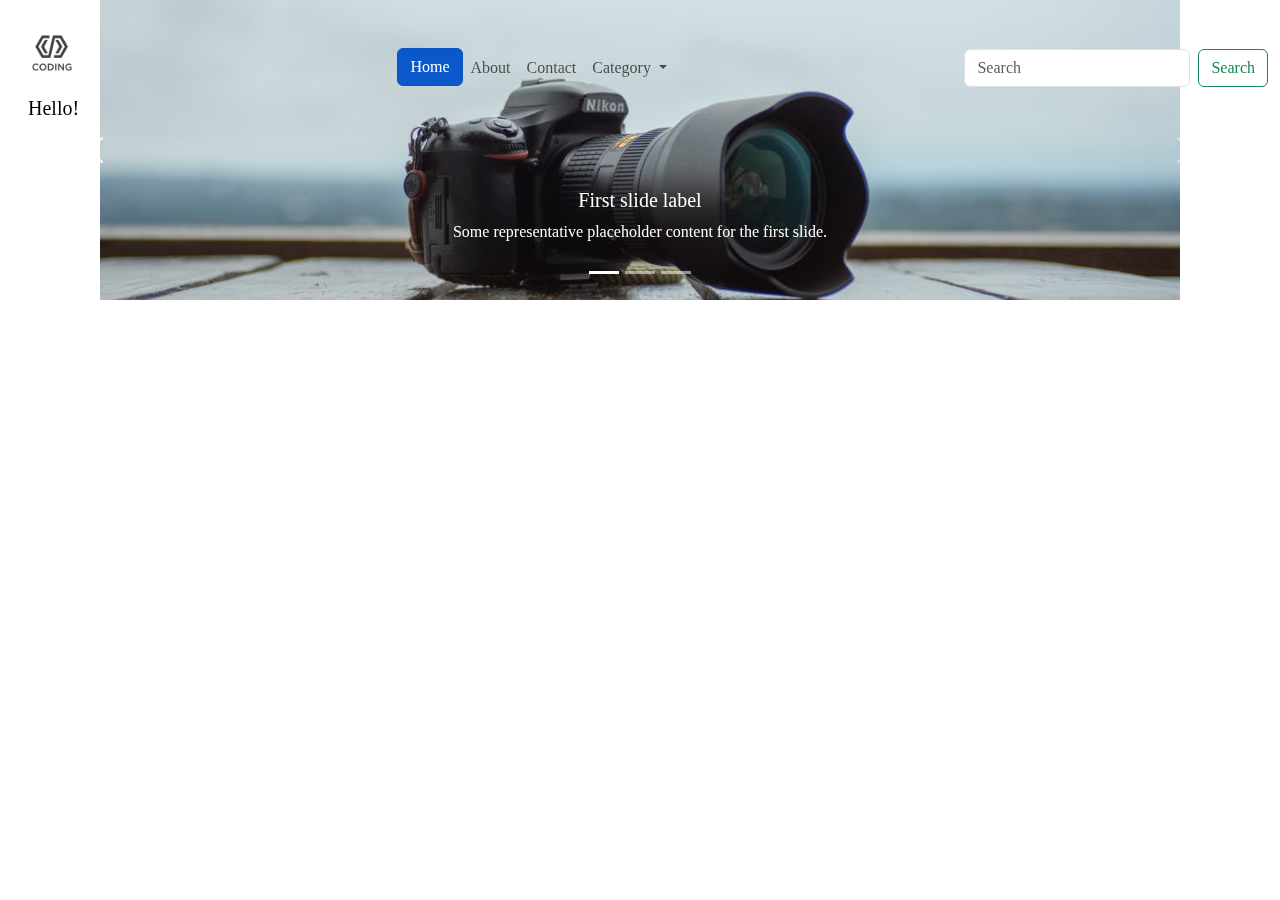
==== index.html @ b5332429 "first commit" ====
<!DOCTYPE html>
<html lang="en">
<head>
    <meta charset="UTF-8">
    <meta name="viewport" content="width=device-width, initial-scale=1.0">
    <title>Document</title>
    <link rel="stylesheet" href="css/bootstrap.min.css">
    <link rel="stylesheet" href="css/style..css">
</head>
<body>
    <header class="position-relative w-100">
                <!-- nis carousel -->
                <div id="carouselExampleCaptions" class="carousel slide">
                    <div class="carousel-indicators">
                      <button type="button" data-bs-target="#carouselExampleCaptions" data-bs-slide-to="0" class="active" aria-current="true" aria-label="Slide 1"></button>
                      <button type="button" data-bs-target="#carouselExampleCaptions" data-bs-slide-to="1" aria-label="Slide 2"></button>
                      <button type="button" data-bs-target="#carouselExampleCaptions" data-bs-slide-to="2" aria-label="Slide 3"></button>
                    </div>
                    <div class="carousel-inner w-100">
                      <div class="carousel-item active">
                        <img src="image/digital_camera_photo-1080x675.jpg" class="d-block w-100" alt="...">
                        <div class="carousel-caption d-none d-md-block">
                          <h5>First slide label</h5>
                          <p>Some representative placeholder content for the first slide.</p>
                        </div>
                      </div>
                      <div class="carousel-item">
                        <img src="image/lake.jpg" class="d-block w-100" alt="...">
                        <div class="carousel-caption d-none d-md-block">
                          <h5>Second slide label</h5>
                          <p>Some representative placeholder content for the second slide.</p>
                        </div>
                      </div>
                      <div class="carousel-item">
                        <img src="image/MainAfter.jpg" class="d-block w-100" alt="...">
                        <div class="carousel-caption d-none d-md-block">
                          <h5>Third slide label</h5>
                          <p>Some representative placeholder content for the third slide.</p>
                        </div>
                      </div>
                    </div>
                    <button class="carousel-control-prev" type="button" data-bs-target="#carouselExampleCaptions" data-bs-slide="prev">
                      <span class="carousel-control-prev-icon" aria-hidden="true"></span>
                      <span class="visually-hidden">Previous</span>
                    </button>
                    <button class="carousel-control-next" type="button" data-bs-target="#carouselExampleCaptions" data-bs-slide="next">
                      <span class="carousel-control-next-icon" aria-hidden="true"></span>
                      <span class="visually-hidden">Next</span>
                    </button>
                  </div>
                 <!-- fund carousel -->
    <!-- nis navbar -->
    <nav class="navbar navbar-expand-lg  position-absolute  top-0 w-100">
        <div class="container-fluid">
          <a class="navbar-brand" href="index.html"><img src="image/logoo-removebg-preview.png" alt=""><br><span class="ps-3">Hello!</span></a>
          <button class="navbar-toggler" type="button" data-bs-toggle="collapse" data-bs-target="#navbarSupportedContent" aria-controls="navbarSupportedContent" aria-expanded="false" aria-label="Toggle navigation">
            <span class="navbar-toggler-icon"></span>
          </button>
          <div class="collapse navbar-collapse" id="navbarSupportedContent">
            <ul class="navbar-nav mx-auto mb-2 mb-lg-0">
              <li class="nav-item                       ">
                <a class=" active btn btn-primary" aria-current="page" href="index.html" >Home</a>
              </li>
              <li class="nav-item">
                <a class="nav-link" href="about.html">About</a>
              </li>
              <li class="nav-item">
                <a class="nav-link" href="contact.html">Contact</a>
              </li>
              <li class="nav-item dropdown">
                <a class="nav-link dropdown-toggle" href="#" role="button" data-bs-toggle="dropdown" aria-expanded="false">
                  Category
                </a>
                <ul class="dropdown-menu">
                  <li><a class="dropdown-item" href="#">Action</a></li>
                  <li><a class="dropdown-item" href="#">Another action</a></li>
                  <li><hr class="dropdown-divider"></li>
                  <li><a class="dropdown-item" href="#">Something else here</a></li>
                </ul>
              </li>
            </ul>
            <form class="d-flex" role="search">
              <input class="form-control me-2" type="search" placeholder="Search" aria-label="Search">
              <button class="btn btn-outline-success" type="submit">Search</button>
            </form>
          </div>
        </div>
      </nav>
     <!-- fund navbar -->
     

        </header>
      
    <script src="js/bootstrap.bundle.min.js"></script>
    <script src="js/index.js"></script>
</body>
</html>
---- css/style..css ----
*{
    margin: 0;
    padding: 0;
    box-sizing: border-box;
    /* border: 1px solid red; */
}
body{
    line-height: 1.5;
    font-size: 1em;
    font-family: Georgia, 'Times New Roman', Times, serif;
}

.navbar-brand img{
    width: 80px;
    height: 80px;
}
.carousel-inner,.carousel-inner img{
    height: 300px;
    object-fit: none;
    width: 100%;
}
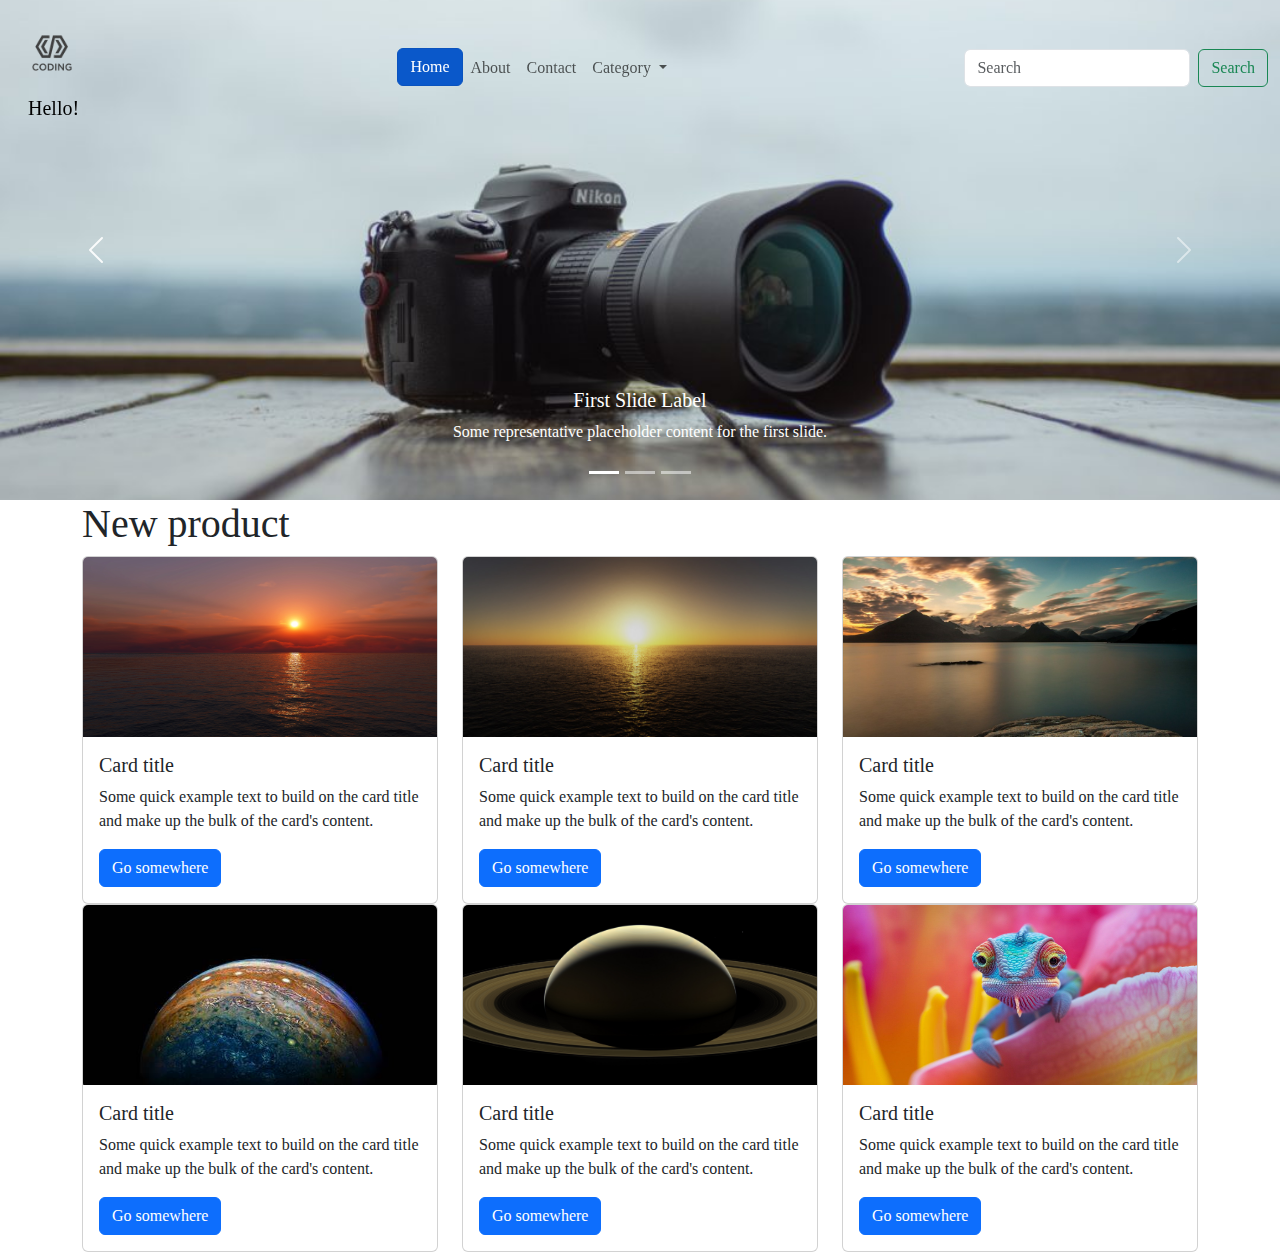
==== commit b881fae2: "last update" ====
--- a/index.html
+++ b/index.html
@@ -1,97 +1,194 @@
 <!DOCTYPE html>
 <html lang="en">
+
 <head>
-    <meta charset="UTF-8">
-    <meta name="viewport" content="width=device-width, initial-scale=1.0">
-    <title>Document</title>
-    <link rel="stylesheet" href="css/bootstrap.min.css">
-    <link rel="stylesheet" href="css/style..css">
+  <meta charset="UTF-8">
+  <meta name="viewport" content="width=device-width, initial-scale=1.0">
+  <title>Document</title>
+  <link rel="stylesheet" href="css/bootstrap.min.css">
+  <link rel="stylesheet" href="css/style..css">
 </head>
+
 <body>
-    <header class="position-relative w-100">
-                <!-- nis carousel -->
-                <div id="carouselExampleCaptions" class="carousel slide">
-                    <div class="carousel-indicators">
-                      <button type="button" data-bs-target="#carouselExampleCaptions" data-bs-slide-to="0" class="active" aria-current="true" aria-label="Slide 1"></button>
-                      <button type="button" data-bs-target="#carouselExampleCaptions" data-bs-slide-to="1" aria-label="Slide 2"></button>
-                      <button type="button" data-bs-target="#carouselExampleCaptions" data-bs-slide-to="2" aria-label="Slide 3"></button>
-                    </div>
-                    <div class="carousel-inner w-100">
-                      <div class="carousel-item active">
-                        <img src="image/digital_camera_photo-1080x675.jpg" class="d-block w-100" alt="...">
-                        <div class="carousel-caption d-none d-md-block">
-                          <h5>First slide label</h5>
-                          <p>Some representative placeholder content for the first slide.</p>
-                        </div>
-                      </div>
-                      <div class="carousel-item">
-                        <img src="image/lake.jpg" class="d-block w-100" alt="...">
-                        <div class="carousel-caption d-none d-md-block">
-                          <h5>Second slide label</h5>
-                          <p>Some representative placeholder content for the second slide.</p>
-                        </div>
-                      </div>
-                      <div class="carousel-item">
-                        <img src="image/MainAfter.jpg" class="d-block w-100" alt="...">
-                        <div class="carousel-caption d-none d-md-block">
-                          <h5>Third slide label</h5>
-                          <p>Some representative placeholder content for the third slide.</p>
-                        </div>
-                      </div>
-                    </div>
-                    <button class="carousel-control-prev" type="button" data-bs-target="#carouselExampleCaptions" data-bs-slide="prev">
-                      <span class="carousel-control-prev-icon" aria-hidden="true"></span>
-                      <span class="visually-hidden">Previous</span>
-                    </button>
-                    <button class="carousel-control-next" type="button" data-bs-target="#carouselExampleCaptions" data-bs-slide="next">
-                      <span class="carousel-control-next-icon" aria-hidden="true"></span>
-                      <span class="visually-hidden">Next</span>
-                    </button>
-                  </div>
-                 <!-- fund carousel -->
+  <header class="position-relative w-100" >
+    <!-- nis carousel -->
+    <div id="carouselExampleCaptions" class="carousel slide" data-bs-ride="carousel">
+      <!-- Carousel Indicators -->
+      <div class="carousel-indicators">
+        <button type="button" data-bs-target="#carouselExampleCaptions" data-bs-slide-to="0" class="active"
+          aria-current="true" aria-label="Slide 1"></button>
+        <button type="button" data-bs-target="#carouselExampleCaptions" data-bs-slide-to="1"
+          aria-label="Slide 2"></button>
+        <button type="button" data-bs-target="#carouselExampleCaptions" data-bs-slide-to="2"
+          aria-label="Slide 3"></button>
+      </div>
+
+      <!-- Carousel Items -->
+      <div class="carousel-inner">
+        <!-- First Slide -->
+        <div class="carousel-item active">
+          <img src="image/digital_camera_photo-1080x675.jpg" class="d-block w-100" alt="Digital Camera" >
+          <div class="carousel-caption d-none d-md-block">
+            <h5>First Slide Label</h5>
+            <p>Some representative placeholder content for the first slide.</p>
+          </div>
+        </div>
+        <!-- Second Slide -->
+        <div class="carousel-item">
+          <img src="image/lake.jpg" class="d-block w-100" alt="Lake">
+          <div class="carousel-caption d-none d-md-block">
+            <h5>Second Slide Label</h5>
+            <p>Some representative placeholder content for the second slide.</p>
+          </div>
+        </div>
+        <!-- Third Slide -->
+        <div class="carousel-item">
+          <img src="image/MainAfter.jpg" class="d-block w-100" alt="Main After">
+          <div class="carousel-caption d-none d-md-block">
+            <h5>Third Slide Label</h5>
+            <p>Some representative placeholder content for the third slide.</p>
+          </div>
+        </div>
+      </div>
+
+      <!-- Previous Control -->
+      <button class="carousel-control-prev" type="button" data-bs-target="#carouselExampleCaptions"
+        data-bs-slide="prev">
+        <span class="carousel-control-prev-icon" aria-hidden="true"></span>
+        <span class="visually-hidden">Previous</span>
+      </button>
+      <!-- Next Control -->
+      <button class="carousel-control-next" type="button" data-bs-target="#carouselExampleCaptions"
+        data-bs-slide="next">
+        <span class="carousel-control-next-icon" aria-hidden="true"></span>
+        <span class="visually-hidden">Next</span>
+      </button>
+    </div>
+    <!-- fund carousel -->
     <!-- nis navbar -->
     <nav class="navbar navbar-expand-lg  position-absolute  top-0 w-100">
-        <div class="container-fluid">
-          <a class="navbar-brand" href="index.html"><img src="image/logoo-removebg-preview.png" alt=""><br><span class="ps-3">Hello!</span></a>
-          <button class="navbar-toggler" type="button" data-bs-toggle="collapse" data-bs-target="#navbarSupportedContent" aria-controls="navbarSupportedContent" aria-expanded="false" aria-label="Toggle navigation">
-            <span class="navbar-toggler-icon"></span>
-          </button>
-          <div class="collapse navbar-collapse" id="navbarSupportedContent">
-            <ul class="navbar-nav mx-auto mb-2 mb-lg-0">
-              <li class="nav-item                       ">
-                <a class=" active btn btn-primary" aria-current="page" href="index.html" >Home</a>
-              </li>
-              <li class="nav-item">
-                <a class="nav-link" href="about.html">About</a>
-              </li>
-              <li class="nav-item">
-                <a class="nav-link" href="contact.html">Contact</a>
-              </li>
-              <li class="nav-item dropdown">
-                <a class="nav-link dropdown-toggle" href="#" role="button" data-bs-toggle="dropdown" aria-expanded="false">
-                  Category
-                </a>
-                <ul class="dropdown-menu">
-                  <li><a class="dropdown-item" href="#">Action</a></li>
-                  <li><a class="dropdown-item" href="#">Another action</a></li>
-                  <li><hr class="dropdown-divider"></li>
-                  <li><a class="dropdown-item" href="#">Something else here</a></li>
-                </ul>
-              </li>
-            </ul>
-            <form class="d-flex" role="search">
-              <input class="form-control me-2" type="search" placeholder="Search" aria-label="Search">
-              <button class="btn btn-outline-success" type="submit">Search</button>
-            </form>
+      <div class="container-fluid">
+        <a class="navbar-brand" href="index.html"><img src="image/logoo-removebg-preview.png" alt=""><br><span
+            class="ps-3">Hello!</span></a>
+        <button class="navbar-toggler" type="button" data-bs-toggle="collapse" data-bs-target="#navbarSupportedContent"
+          aria-controls="navbarSupportedContent" aria-expanded="false" aria-label="Toggle navigation">
+          <span class="navbar-toggler-icon"></span>
+        </button>
+        <div class="collapse navbar-collapse" id="navbarSupportedContent">
+          <ul class="navbar-nav mx-auto mb-2 mb-lg-0">
+            <li class="nav-item                       ">
+              <a class=" active btn btn-primary" aria-current="page" href="index.html">Home</a>
+            </li>
+            <li class="nav-item">
+              <a class="nav-link" href="about.html">About</a>
+            </li>
+            <li class="nav-item">
+              <a class="nav-link" href="contact.html">Contact</a>
+            </li>
+            <li class="nav-item dropdown">
+              <a class="nav-link dropdown-toggle" href="#" role="button" data-bs-toggle="dropdown"
+                aria-expanded="false">
+                Category
+              </a>
+              <ul class="dropdown-menu">
+                <li><a class="dropdown-item" href="#">Action</a></li>
+                <li><a class="dropdown-item" href="#">Another action</a></li>
+                <li>
+                  <hr class="dropdown-divider">
+                </li>
+                <li><a class="dropdown-item" href="#">Something else here</a></li>
+              </ul>
+            </li>
+          </ul>
+          <form class="d-flex" role="search">
+            <input class="form-control me-2" type="search" placeholder="Search" aria-label="Search">
+            <button class="btn btn-outline-success" type="submit">Search</button>
+          </form>
+        </div>
+      </div>
+    </nav>
+    <!-- fund navbar -->
+
+
+  </header>
+  <main>
+    <!-- produkte,sherbime,artikuj,evente -->
+    <section class="container">
+      <h1>New product</h1>
+      <div class="row">
+        <div class="col-12 col-md-6 col-lg-4">
+          <div class="card ">
+            <img src="image/sun.jpeg" class="card-img-top" alt="...">
+            <div class="card-body">
+              <h5 class="card-title">Card title</h5>
+              <p class="card-text">Some quick example text to build on the card title and make up the bulk of the card's
+                content.</p>
+              <a href="#" class="btn btn-primary">Go somewhere</a>
+            </div>
+          </div>
+
+        </div>
+        <div class="col-12 col-md-6 col-lg-4">
+          <div class="card">
+            <img src="image/imagesun.jpeg" class="card-img-top" alt="...">
+            <div class="card-body">
+              <h5 class="card-title">Card title</h5>
+              <p class="card-text">Some quick example text to build on the card title and make up the bulk of the card's
+                content.</p>
+              <a href="#" class="btn btn-primary">Go somewhere</a>
+            </div>
+          </div>
+
+        </div>
+        <div class="col-12 col-md-6 col-lg-4">
+          <div class="card">
+            <img src="image/lake.jpg" class="card-img-top" alt="...">
+            <div class="card-body">
+              <h5 class="card-title">Card title</h5>
+              <p class="card-text">Some quick example text to build on the card title and make up the bulk of the card's
+                content.</p>
+              <a href="#" class="btn btn-primary">Go somewhere</a>
+            </div>
           </div>
         </div>
-      </nav>
-     <!-- fund navbar -->
-     
+        <div class="col-12 col-md-6 col-lg-4">
+        <div class="card" >
+          <img src="image/yoka.jpeg" class="card-img-top" alt="...">
+          <div class="card-body">
+            <h5 class="card-title">Card title</h5>
+            <p class="card-text">Some quick example text to build on the card title and make up the bulk of the card's content.</p>
+            <a href="#" class="btn btn-primary">Go somewhere</a>
+          </div>
+        </div>
+        </div>
+        <div class="col-12 col-md-6 col-lg-4">
+          <div class="card" >
+            <img src="image/saturni.jpeg" class="card-img-top" alt="...">
+            <div class="card-body">
+              <h5 class="card-title">Card title</h5>
+              <p class="card-text">Some quick example text to build on the card title and make up the bulk of the card's content.</p>
+              <a href="#" class="btn btn-primary">Go somewhere</a>
+            </div>
+          </div>
+        
+        </div>
+        <div class="col-12 col-md-6 col-lg-4">
+          <div class="card" >
+            <img src="image/MainAfter.jpg" class="card-img-top" alt="...">
+            <div class="card-body">
+              <h5 class="card-title">Card title</h5>
+              <p class="card-text">Some quick example text to build on the card title and make up the bulk of the card's content.</p>
+              <a href="#" class="btn btn-primary">Go somewhere</a>
+            </div>
+          </div>
+        </div>
 
-        </header>
-      
-    <script src="js/bootstrap.bundle.min.js"></script>
-    <script src="js/index.js"></script>
+      </div>
+    </section>
+  </main>
+
+  <script src="js/bootstrap.bundle.min.js"></script>
+  <script src="js/index.js"></script>
 </body>
+
 </html>--- a/css/style..css
+++ b/css/style..css
@@ -15,7 +15,10 @@
     height: 80px;
 }
 .carousel-inner,.carousel-inner img{
-    height: 300px;
-    object-fit: none;
+    height: 500px;
+    object-fit: cover;
     width: 100%;
+}
+.card img{
+    height: 180px;
 }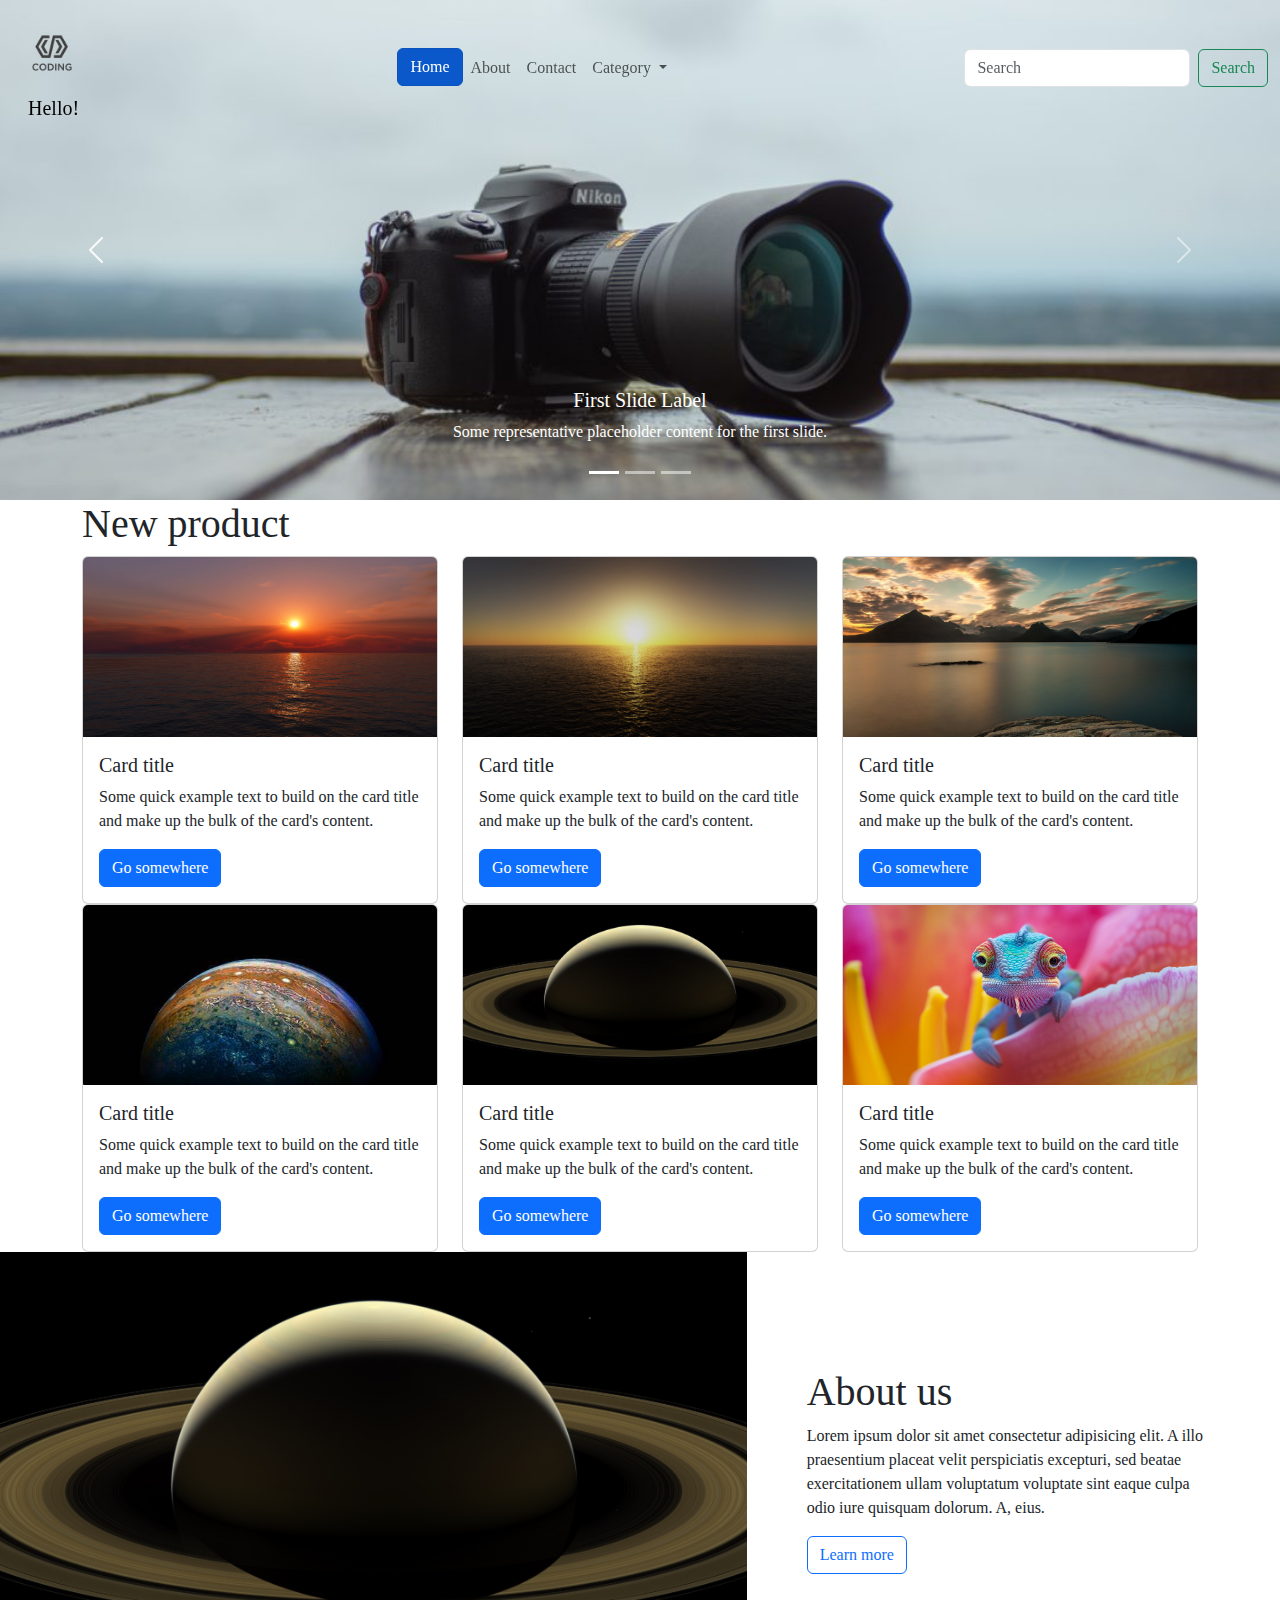
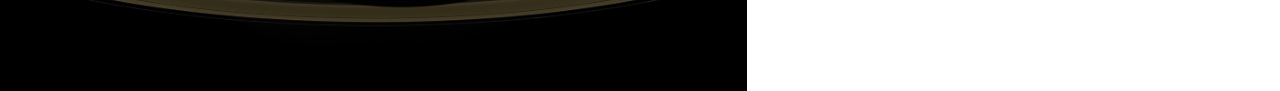
==== commit ee1f3d00: "new session" ====
--- a/index.html
+++ b/index.html
@@ -10,7 +10,7 @@
 </head>
 
 <body>
-  <header class="position-relative w-100" >
+  <header class="position-relative w-100">
     <!-- nis carousel -->
     <div id="carouselExampleCaptions" class="carousel slide" data-bs-ride="carousel">
       <!-- Carousel Indicators -->
@@ -27,7 +27,7 @@
       <div class="carousel-inner">
         <!-- First Slide -->
         <div class="carousel-item active">
-          <img src="image/digital_camera_photo-1080x675.jpg" class="d-block w-100" alt="Digital Camera" >
+          <img src="image/digital_camera_photo-1080x675.jpg" class="d-block w-100" alt="Digital Camera">
           <div class="carousel-caption d-none d-md-block">
             <h5>First Slide Label</h5>
             <p>Some representative placeholder content for the first slide.</p>
@@ -152,38 +152,60 @@
           </div>
         </div>
         <div class="col-12 col-md-6 col-lg-4">
-        <div class="card" >
-          <img src="image/yoka.jpeg" class="card-img-top" alt="...">
-          <div class="card-body">
-            <h5 class="card-title">Card title</h5>
-            <p class="card-text">Some quick example text to build on the card title and make up the bulk of the card's content.</p>
-            <a href="#" class="btn btn-primary">Go somewhere</a>
-          </div>
-        </div>
-        </div>
-        <div class="col-12 col-md-6 col-lg-4">
-          <div class="card" >
+          <div class="card">
+            <img src="image/yoka.jpeg" class="card-img-top" alt="...">
+            <div class="card-body">
+              <h5 class="card-title">Card title</h5>
+              <p class="card-text">Some quick example text to build on the card title and make up the bulk of the card's
+                content.</p>
+              <a href="#" class="btn btn-primary">Go somewhere</a>
+            </div>
+          </div>
+        </div>
+        <div class="col-12 col-md-6 col-lg-4">
+          <div class="card">
             <img src="image/saturni.jpeg" class="card-img-top" alt="...">
             <div class="card-body">
               <h5 class="card-title">Card title</h5>
-              <p class="card-text">Some quick example text to build on the card title and make up the bulk of the card's content.</p>
-              <a href="#" class="btn btn-primary">Go somewhere</a>
-            </div>
-          </div>
-        
-        </div>
-        <div class="col-12 col-md-6 col-lg-4">
-          <div class="card" >
+              <p class="card-text">Some quick example text to build on the card title and make up the bulk of the card's
+                content.</p>
+              <a href="#" class="btn btn-primary">Go somewhere</a>
+            </div>
+          </div>
+
+        </div>
+        <div class="col-12 col-md-6 col-lg-4">
+          <div class="card">
             <img src="image/MainAfter.jpg" class="card-img-top" alt="...">
             <div class="card-body">
               <h5 class="card-title">Card title</h5>
-              <p class="card-text">Some quick example text to build on the card title and make up the bulk of the card's content.</p>
-              <a href="#" class="btn btn-primary">Go somewhere</a>
-            </div>
-          </div>
-        </div>
-
-      </div>
+              <p class="card-text">Some quick example text to build on the card title and make up the bulk of the card's
+                content.</p>
+              <a href="#" class="btn btn-primary">Go somewhere</a>
+            </div>
+          </div>
+        </div>
+
+      </div>
+    </section>
+    <!-- about us -->
+    <section class="container-fluid">
+
+      <div class="row">
+        <div class="col-12 col-md-7 px-0">
+          <img src="image/saturni.jpeg" class="img-fluid" alt="...">
+        </div>
+        <div class="col-12 col-md-5 .d-flex .justify-content-center align-content-center">
+          <div class="p-5">
+            <h1>About us</h1>
+            <p>Lorem ipsum dolor sit amet consectetur adipisicing elit. A illo praesentium placeat velit perspiciatis
+              excepturi, sed beatae exercitationem ullam voluptatum voluptate sint eaque culpa odio iure quisquam
+              dolorum. A, eius.</p>
+            <a href="about.html" class="btn btn-outline-primary">Learn more</a>
+          </div>
+        </div>
+      </div>
+
     </section>
   </main>
 
--- a/css/style..css
+++ b/css/style..css
@@ -21,4 +21,4 @@
 }
 .card img{
     height: 180px;
-}+}
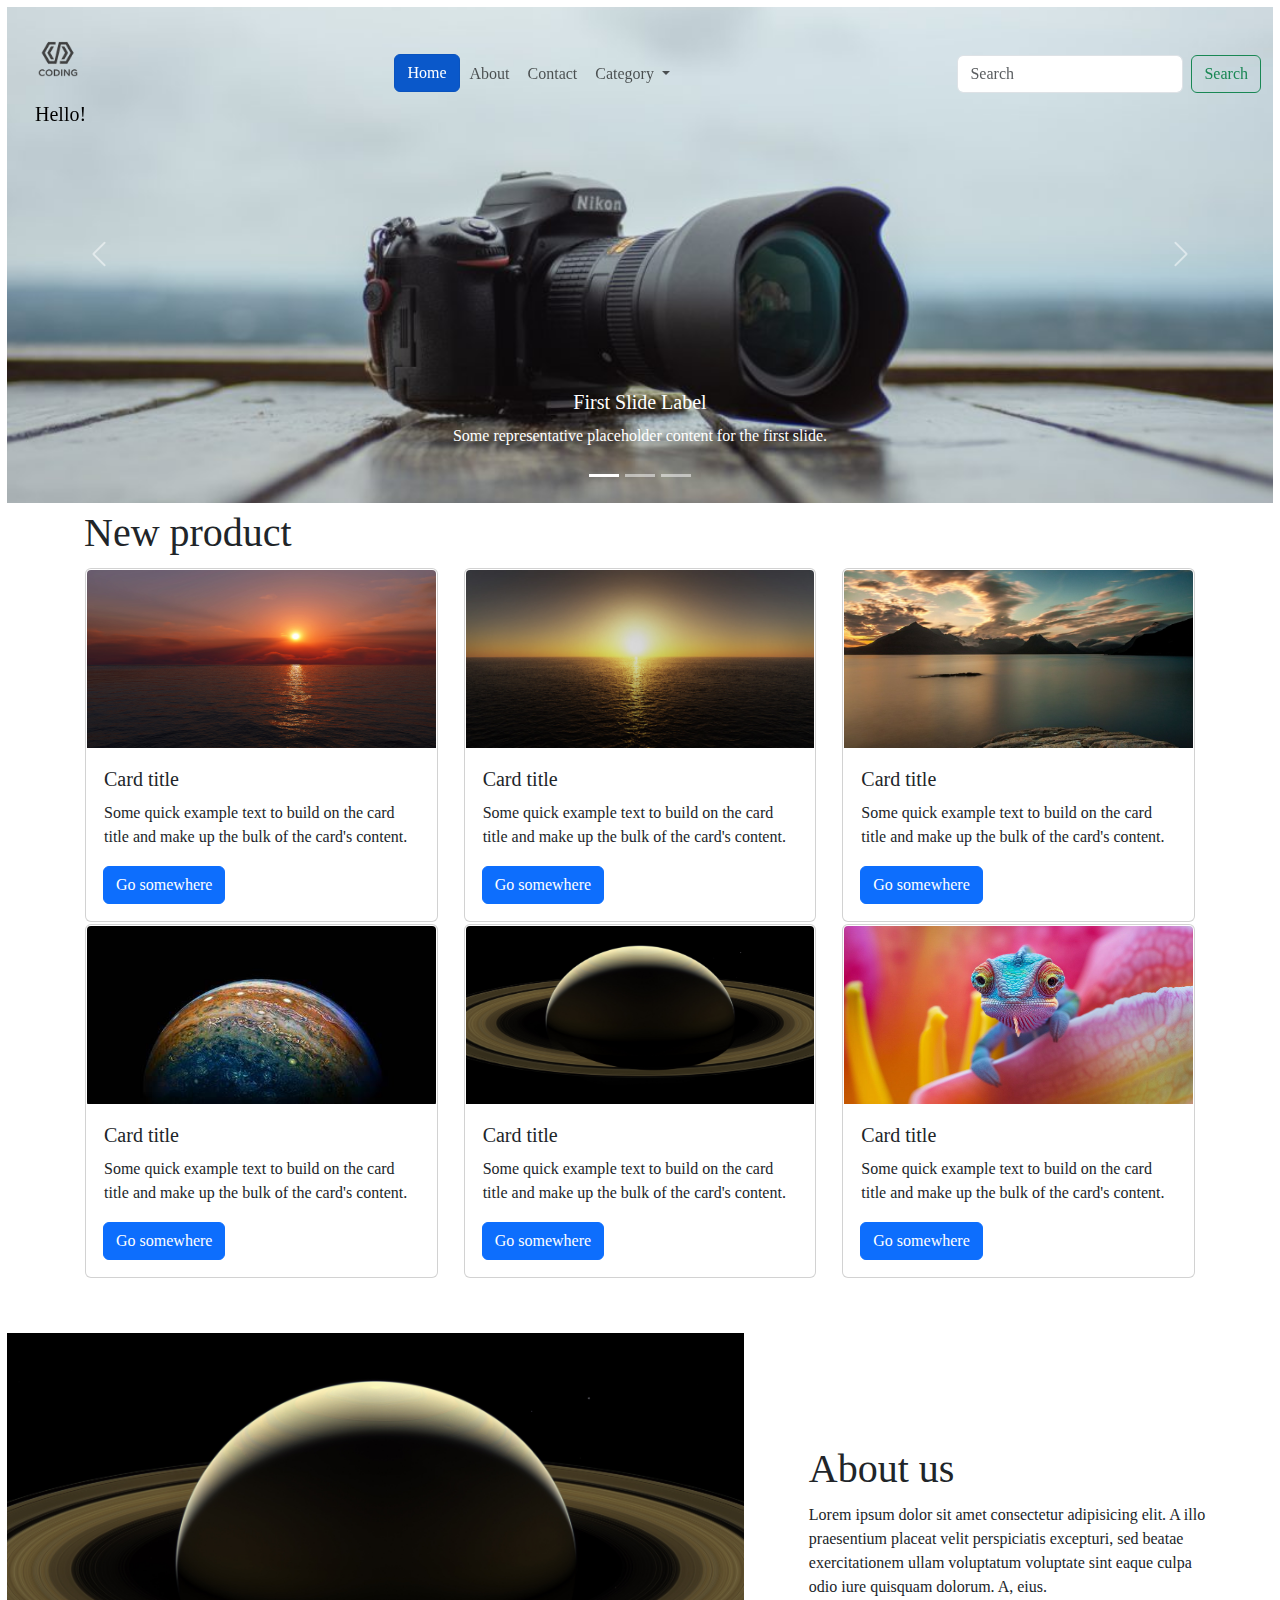
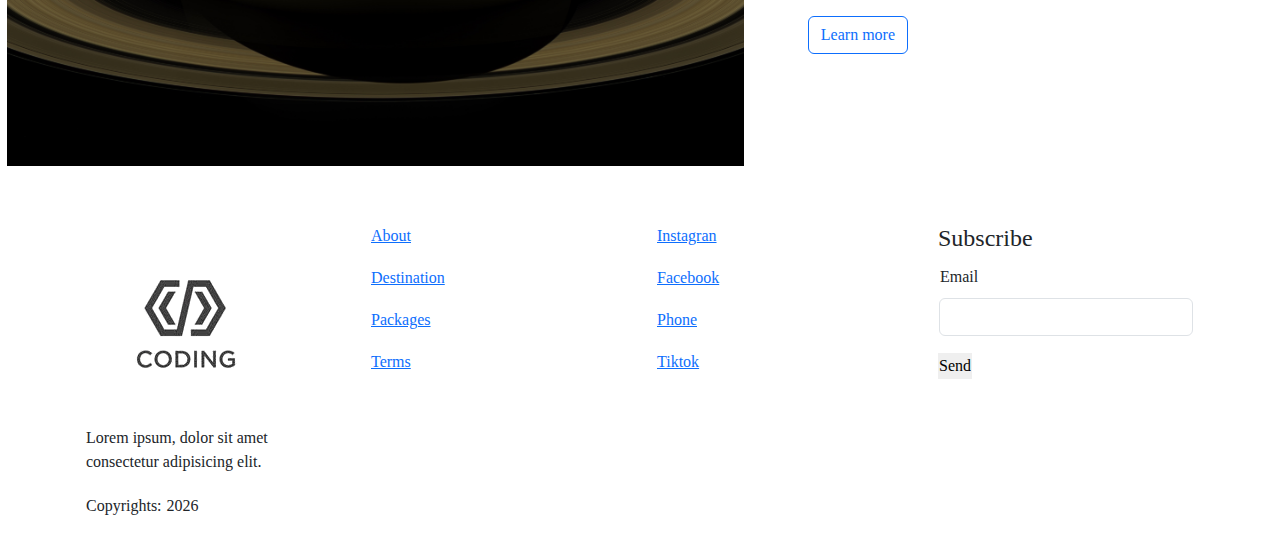
==== commit 9da5986f: "updatet last" ====
--- a/index.html
+++ b/index.html
@@ -5,6 +5,9 @@
   <meta charset="UTF-8">
   <meta name="viewport" content="width=device-width, initial-scale=1.0">
   <title>Document</title>
+  <link rel="stylesheet" href="https://cdnjs.cloudflare.com/ajax/libs/font-awesome/6.7.1/css/all.min.css"
+    integrity="sha512-5Hs3dF2AEPkpNAR7UiOHba+lRSJNeM2ECkwxUIxC1Q/FLycGTbNapWXB4tP889k5T5Ju8fs4b1P5z/iB4nMfSQ=="
+    crossorigin="anonymous" referrerpolicy="no-referrer" />
   <link rel="stylesheet" href="css/bootstrap.min.css">
   <link rel="stylesheet" href="css/style..css">
 </head>
@@ -189,7 +192,7 @@
       </div>
     </section>
     <!-- about us -->
-    <section class="container-fluid">
+    <section class="container-fluid my-5">
 
       <div class="row">
         <div class="col-12 col-md-7 px-0">
@@ -208,6 +211,41 @@
 
     </section>
   </main>
+  <footer>
+    <div class="container">
+      <div class="row">
+        <div class="col">
+          <img src="image/logoo-removebg-preview.png" alt="">
+          <p>Lorem ipsum, dolor sit amet consectetur adipisicing elit.</p>
+        </div>
+        <div class="col">
+          <p><a href="">About</a></p>
+          <p><a href="">Destination</a></p>
+          <p><a href="">Packages</a></p>
+          <p><a href="">Terms</a></p>
+        </div>
+        <div class="col-12 col-md-3">
+          <p><a href=""><i class="fa-brands fa-instagram"></i>Instagran</a></p>
+          <p><a href=""><i class="fa-brands fa-facebook"></i>Facebook</a></p>
+          <p><a href=""><i class="fa-solid fa-phone"></i> Phone</a></p>
+          <p><a href=""><i class="fa-brands fa-tiktok"></i> Tiktok</a></p>
+        </div>
+        <div class="col">
+          <h4>Subscribe</h4>
+          <form>
+            <div class="mb-3">
+              <label for="email" class="form-label">Email</label>
+              <input type="email" class="form-control" id="email">
+            </div>
+            <input type="submit" class="btn-outline-primary" value="Send">
+          </form>
+        </div>
+        <div class="col-12">
+          <p>Copyrights: <span id="year"></span></p>
+        </div>
+      </div>
+    </div>
+  </footer>
 
   <script src="js/bootstrap.bundle.min.js"></script>
   <script src="js/index.js"></script>
--- a/css/style..css
+++ b/css/style..css
@@ -2,7 +2,7 @@
     margin: 0;
     padding: 0;
     box-sizing: border-box;
-    /* border: 1px solid red; */
+    border: 1px solid transparent;
 }
 body{
     line-height: 1.5;
@@ -22,3 +22,31 @@
 .card img{
     height: 180px;
 }
+.navbar{
+    z-index: 99;
+}
+iframe{
+    width: 600px;
+    height: 450px;
+}
+/* responsiviteti/media screen */
+/* max, min,min-max */
+/* max */
+@media screen and (max-width:992px) {
+    
+}
+@media screen and (max-width:600px){
+    iframe{
+        width: 100%;
+    }
+    .navbar-brand img{
+        width: 30px;
+        height: 30px;
+    }
+}
+
+/*min -max  */
+@media screen and (max-width:320px) {}
+@media screen and (min-width:321px) and (max-width:320px) {}
+@media screen and (min-width:575px) and (max-width:992px) {}
+@media screen and (min-width:993px) {}